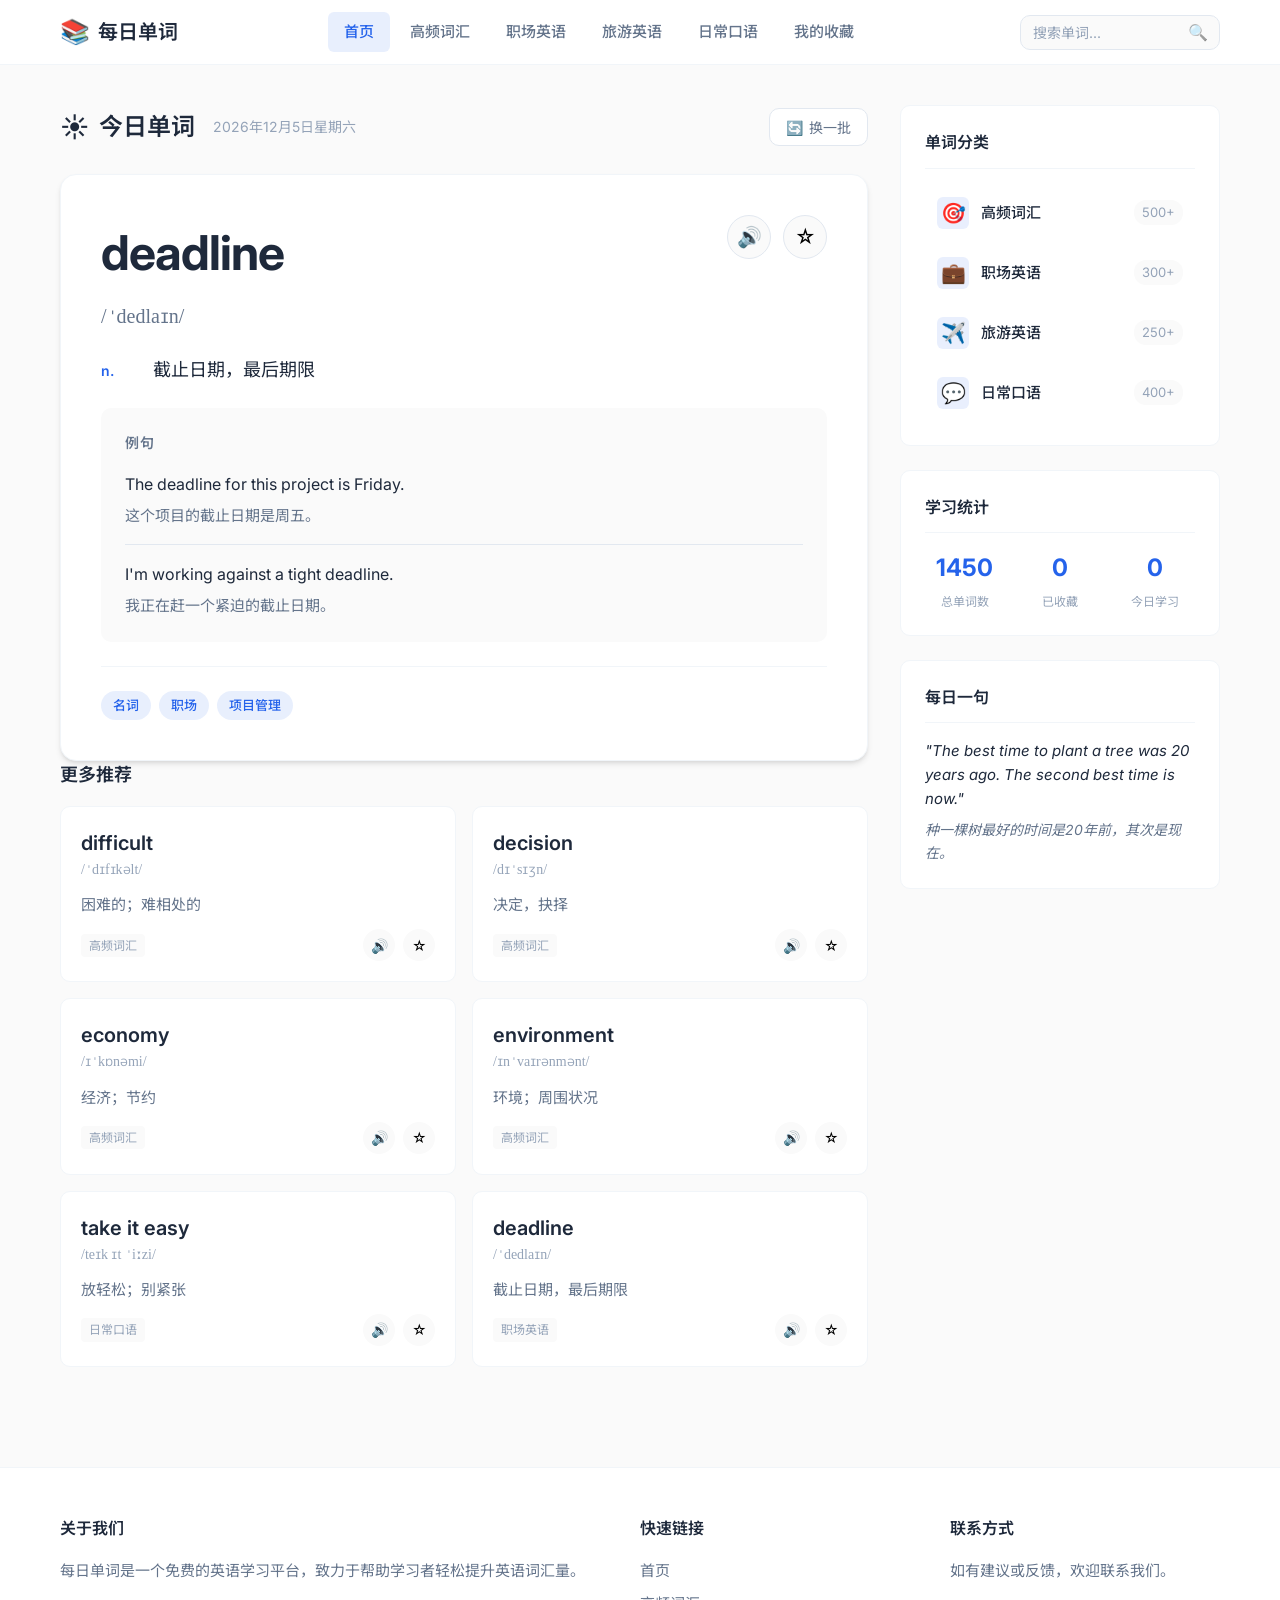
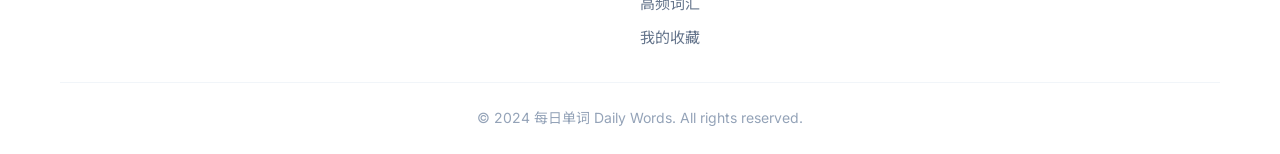
==== index.html @ 1f5f61e1 "Add files via upload" ====
<!DOCTYPE html>
<html lang="zh-CN">
<head>
    <meta charset="UTF-8">
    <meta name="viewport" content="width=device-width, initial-scale=1.0">
    <title>每日单词 - 免费英语学习网站 | 高频词汇、职场英语、旅游英语</title>
    <meta name="description" content="每日单词是一个免费英语学习网站，提供每日随机单词、高频词汇、职场英语、旅游英语、日常口语等分类学习。包含发音、例句、收藏功能，帮助你轻松提升英语词汇量。">
    <meta name="keywords" content="每日单词,英语学习,英语单词,高频词汇,职场英语,旅游英语,日常口语,免费学英语">
    <meta name="author" content="Daily Words">
    <meta name="robots" content="index, follow">
    <meta property="og:title" content="每日单词 - 免费英语学习网站">
    <meta property="og:description" content="每日随机单词学习，高频词汇、职场英语、旅游英语分类学习">
    <meta property="og:type" content="website">
    <link rel="canonical" href="https://haokazhijia.eu.cc/">
    <link rel="stylesheet" href="css/style.css">
    <link rel="preconnect" href="https://fonts.googleapis.com">
    <link rel="preconnect" href="https://fonts.gstatic.com" crossorigin>
    <link href="https://fonts.googleapis.com/css2?family=Inter:wght@300;400;500;600;700&family=Noto+Sans+SC:wght@300;400;500;600&display=swap" rel="stylesheet">
</head>
<body>
    <!-- 顶部导航 -->
    <header class="header">
        <div class="container">
            <nav class="nav">
                <a href="index.html" class="logo">
                    <span class="logo-icon">📚</span>
                    <span class="logo-text">每日单词</span>
                </a>
                <div class="nav-links">
                    <a href="index.html" class="nav-link active">首页</a>
                    <a href="category.html?type=high-frequency" class="nav-link">高频词汇</a>
                    <a href="category.html?type=business" class="nav-link">职场英语</a>
                    <a href="category.html?type=travel" class="nav-link">旅游英语</a>
                    <a href="category.html?type=daily" class="nav-link">日常口语</a>
                    <a href="favorites.html" class="nav-link">我的收藏</a>
                </div>
                <div class="nav-actions">
                    <div class="search-box">
                        <input type="text" id="searchInput" placeholder="搜索单词..." autocomplete="off">
                        <button class="search-btn" onclick="searchWord()">🔍</button>
                    </div>
                    <button class="mobile-menu-btn" onclick="toggleMobileMenu()">☰</button>
                </div>
            </nav>
        </div>
    </header>

    <!-- 移动端菜单 -->
    <div class="mobile-menu" id="mobileMenu">
        <a href="index.html" class="mobile-nav-link active">首页</a>
        <a href="category.html?type=high-frequency" class="mobile-nav-link">高频词汇</a>
        <a href="category.html?type=business" class="mobile-nav-link">职场英语</a>
        <a href="category.html?type=travel" class="mobile-nav-link">旅游英语</a>
        <a href="category.html?type=daily" class="mobile-nav-link">日常口语</a>
        <a href="favorites.html" class="mobile-nav-link">我的收藏</a>
    </div>

    <!-- 主内容区 -->
    <main class="main">
        <div class="container">
            <div class="content-wrapper">
                <!-- 左侧主要内容 -->
                <div class="main-content">
                    <!-- 每日单词卡片 -->
                    <section class="daily-word-section">
                        <div class="section-header">
                            <h1 class="section-title">
                                <span class="title-icon">☀️</span>
                                今日单词
                                <span class="date" id="currentDate"></span>
                            </h1>
                            <button class="refresh-btn" onclick="loadDailyWord()" title="换一批">
                                <span>🔄</span> 换一批
                            </button>
                        </div>
                        <div id="dailyWordContainer" class="word-card-large">
                            <!-- 动态加载 -->
                        </div>
                    </section>

                    <!-- 更多推荐 -->
                    <section class="more-words-section">
                        <h2 class="section-subtitle">更多推荐</h2>
                        <div id="moreWordsContainer" class="word-list">
                            <!-- 动态加载 -->
                        </div>
                    </section>
                </div>

                <!-- 右侧边栏 -->
                <aside class="sidebar">
                    <!-- 分类导航 -->
                    <div class="sidebar-section">
                        <h3 class="sidebar-title">单词分类</h3>
                        <ul class="category-list">
                            <li>
                                <a href="category.html?type=high-frequency" class="category-item">
                                    <span class="category-icon">🎯</span>
                                    <span class="category-name">高频词汇</span>
                                    <span class="category-count">500+</span>
                                </a>
                            </li>
                            <li>
                                <a href="category.html?type=business" class="category-item">
                                    <span class="category-icon">💼</span>
                                    <span class="category-name">职场英语</span>
                                    <span class="category-count">300+</span>
                                </a>
                            </li>
                            <li>
                                <a href="category.html?type=travel" class="category-item">
                                    <span class="category-icon">✈️</span>
                                    <span class="category-name">旅游英语</span>
                                    <span class="category-count">250+</span>
                                </a>
                            </li>
                            <li>
                                <a href="category.html?type=daily" class="category-item">
                                    <span class="category-icon">💬</span>
                                    <span class="category-name">日常口语</span>
                                    <span class="category-count">400+</span>
                                </a>
                            </li>
                        </ul>
                    </div>

                    <!-- 学习统计 -->
                    <div class="sidebar-section">
                        <h3 class="sidebar-title">学习统计</h3>
                        <div class="stats-box">
                            <div class="stat-item">
                                <span class="stat-number" id="totalWords">1450</span>
                                <span class="stat-label">总单词数</span>
                            </div>
                            <div class="stat-item">
                                <span class="stat-number" id="favoriteCount">0</span>
                                <span class="stat-label">已收藏</span>
                            </div>
                            <div class="stat-item">
                                <span class="stat-number" id="learnedCount">0</span>
                                <span class="stat-label">今日学习</span>
                            </div>
                        </div>
                    </div>

                    <!-- 每日一句 -->
                    <div class="sidebar-section">
                        <h3 class="sidebar-title">每日一句</h3>
                        <div class="daily-sentence" id="dailySentence">
                            <!-- 动态加载 -->
                        </div>
                    </div>
                </aside>
            </div>
        </div>
    </main>

    <!-- 底部 -->
    <footer class="footer">
        <div class="container">
            <div class="footer-content">
                <div class="footer-section">
                    <h4>关于我们</h4>
                    <p>每日单词是一个免费的英语学习平台，致力于帮助学习者轻松提升英语词汇量。</p>
                </div>
                <div class="footer-section">
                    <h4>快速链接</h4>
                    <ul class="footer-links">
                        <li><a href="index.html">首页</a></li>
                        <li><a href="category.html?type=high-frequency">高频词汇</a></li>
                        <li><a href="favorites.html">我的收藏</a></li>
                    </ul>
                </div>
                <div class="footer-section">
                    <h4>联系方式</h4>
                    <p>如有建议或反馈，欢迎联系我们。</p>
                </div>
            </div>
            <div class="footer-bottom">
                <p>&copy; 2024 每日单词 Daily Words. All rights reserved.</p>
            </div>
        </div>
    </footer>

    <script src="js/words-data.js"></script>
    <script src="js/main.js"></script>
    <script>
        // 页面加载完成后初始化
        document.addEventListener('DOMContentLoaded', function() {
            updateCurrentDate();
            loadDailyWord();
            loadMoreWords();
            loadDailySentence();
            updateStats();
            
            // 搜索框回车事件
            document.getElementById('searchInput').addEventListener('keypress', function(e) {
                if (e.key === 'Enter') {
                    searchWord();
                }
            });
        });

        // 更新当前日期
        function updateCurrentDate() {
            const date = new Date();
            const options = { year: 'numeric', month: 'long', day: 'numeric', weekday: 'long' };
            document.getElementById('currentDate').textContent = date.toLocaleDateString('zh-CN', options);
        }

        // 加载每日单词
        function loadDailyWord() {
            const container = document.getElementById('dailyWordContainer');
            const dailyWords = getDailyWords(1);
            
            if (dailyWords.length > 0) {
                const word = dailyWords[0];
                container.innerHTML = renderLargeWordCard(word);
            }
        }

        // 加载更多推荐
        function loadMoreWords() {
            const container = document.getElementById('moreWordsContainer');
            const randomWords = getRandomWords(6);
            container.innerHTML = randomWords.map(word => renderWordCard(word)).join('');
        }

        // 加载每日一句
        function loadDailySentence() {
            const container = document.getElementById('dailySentence');
            const sentences = [
                { en: "The best time to plant a tree was 20 years ago. The second best time is now.", cn: "种一棵树最好的时间是20年前，其次是现在。" },
                { en: "Success is not final, failure is not fatal: it is the courage to continue that counts.", cn: "成功不是终点，失败也并非末日，最重要的是继续前进的勇气。" },
                { en: "The only way to do great work is to love what you do.", cn: "做伟大的工作的唯一方法就是热爱你所做的事。" },
                { en: "Believe you can and you're halfway there.", cn: "相信你能做到，你就已经成功了一半。" },
                { en: "It does not matter how slowly you go as long as you do not stop.", cn: "只要你不停止，走得多慢都没关系。" }
            ];
            const sentence = sentences[Math.floor(Math.random() * sentences.length)];
            container.innerHTML = `
                <p class="sentence-en">"${sentence.en}"</p>
                <p class="sentence-cn">${sentence.cn}</p>
            `;
        }

        // 更新统计
        function updateStats() {
            const favorites = JSON.parse(localStorage.getItem('favoriteWords') || '[]');
            document.getElementById('favoriteCount').textContent = favorites.length;
            
            const today = new Date().toDateString();
            const learned = JSON.parse(localStorage.getItem('learnedWords') || '{}');
            document.getElementById('learnedCount').textContent = learned[today] || 0;
        }

        // 搜索功能
        function searchWord() {
            const query = document.getElementById('searchInput').value.trim();
            if (query) {
                window.location.href = `search.html?q=${encodeURIComponent(query)}`;
            }
        }

        // 移动端菜单切换
        function toggleMobileMenu() {
            const menu = document.getElementById('mobileMenu');
            menu.classList.toggle('active');
        }
    </script>
</body>
</html>
---- css/style.css ----
/* ========================================
   每日单词 - 极简英语学习网站样式
   ======================================== */

/* CSS 变量 */
:root {
    --primary-color: #2563eb;
    --primary-hover: #1d4ed8;
    --secondary-color: #64748b;
    --accent-color: #f59e0b;
    --success-color: #10b981;
    --bg-color: #fafafa;
    --card-bg: #ffffff;
    --text-primary: #1e293b;
    --text-secondary: #64748b;
    --text-muted: #94a3b8;
    --border-color: #e2e8f0;
    --border-light: #f1f5f9;
    --shadow-sm: 0 1px 2px 0 rgba(0, 0, 0, 0.05);
    --shadow-md: 0 4px 6px -1px rgba(0, 0, 0, 0.1), 0 2px 4px -2px rgba(0, 0, 0, 0.1);
    --shadow-lg: 0 10px 15px -3px rgba(0, 0, 0, 0.1), 0 4px 6px -4px rgba(0, 0, 0, 0.1);
    --radius-sm: 6px;
    --radius-md: 10px;
    --radius-lg: 16px;
    --transition: all 0.2s ease;
    --font-sans: 'Inter', 'Noto Sans SC', -apple-system, BlinkMacSystemFont, 'Segoe UI', sans-serif;
}

/* 重置样式 */
*, *::before, *::after {
    box-sizing: border-box;
    margin: 0;
    padding: 0;
}

html {
    scroll-behavior: smooth;
}

body {
    font-family: var(--font-sans);
    background-color: var(--bg-color);
    color: var(--text-primary);
    line-height: 1.6;
    -webkit-font-smoothing: antialiased;
    -moz-osx-font-smoothing: grayscale;
}

a {
    text-decoration: none;
    color: inherit;
    transition: var(--transition);
}

ul {
    list-style: none;
}

button {
    border: none;
    background: none;
    cursor: pointer;
    font-family: inherit;
}

input {
    font-family: inherit;
}

/* 容器 */
.container {
    max-width: 1200px;
    margin: 0 auto;
    padding: 0 20px;
}

/* ========================================
   顶部导航
   ======================================== */
.header {
    background: var(--card-bg);
    border-bottom: 1px solid var(--border-light);
    position: sticky;
    top: 0;
    z-index: 100;
    backdrop-filter: blur(10px);
    background-color: rgba(255, 255, 255, 0.95);
}

.nav {
    display: flex;
    align-items: center;
    justify-content: space-between;
    height: 64px;
    gap: 24px;
}

.logo {
    display: flex;
    align-items: center;
    gap: 8px;
    font-weight: 600;
    font-size: 1.25rem;
    color: var(--text-primary);
    flex-shrink: 0;
}

.logo-icon {
    font-size: 1.5rem;
}

.nav-links {
    display: flex;
    align-items: center;
    gap: 4px;
    flex: 1;
    justify-content: center;
}

.nav-link {
    padding: 8px 16px;
    border-radius: var(--radius-sm);
    color: var(--text-secondary);
    font-size: 0.9375rem;
    font-weight: 500;
    transition: var(--transition);
}

.nav-link:hover {
    color: var(--primary-color);
    background: rgba(37, 99, 235, 0.05);
}

.nav-link.active {
    color: var(--primary-color);
    background: rgba(37, 99, 235, 0.1);
}

.nav-actions {
    display: flex;
    align-items: center;
    gap: 12px;
}

.search-box {
    position: relative;
    display: flex;
    align-items: center;
}

.search-box input {
    width: 200px;
    padding: 8px 36px 8px 12px;
    border: 1px solid var(--border-color);
    border-radius: var(--radius-md);
    font-size: 0.875rem;
    background: var(--bg-color);
    transition: var(--transition);
}

.search-box input:focus {
    outline: none;
    border-color: var(--primary-color);
    width: 240px;
    background: var(--card-bg);
}

.search-box input::placeholder {
    color: var(--text-muted);
}

.search-btn {
    position: absolute;
    right: 8px;
    padding: 4px;
    font-size: 1rem;
    opacity: 0.6;
    transition: var(--transition);
}

.search-btn:hover {
    opacity: 1;
}

.mobile-menu-btn {
    display: none;
    padding: 8px;
    font-size: 1.25rem;
    color: var(--text-secondary);
}

/* 移动端菜单 */
.mobile-menu {
    display: none;
    position: fixed;
    top: 64px;
    left: 0;
    right: 0;
    background: var(--card-bg);
    border-bottom: 1px solid var(--border-light);
    padding: 16px 20px;
    flex-direction: column;
    gap: 4px;
    z-index: 99;
    box-shadow: var(--shadow-lg);
}

.mobile-menu.active {
    display: flex;
}

.mobile-nav-link {
    padding: 12px 16px;
    border-radius: var(--radius-sm);
    color: var(--text-secondary);
    font-weight: 500;
}

.mobile-nav-link:hover,
.mobile-nav-link.active {
    color: var(--primary-color);
    background: rgba(37, 99, 235, 0.05);
}

/* ========================================
   主内容区
   ======================================== */
.main {
    padding: 40px 0;
    min-height: calc(100vh - 64px - 200px);
}

.content-wrapper {
    display: grid;
    grid-template-columns: 1fr 320px;
    gap: 32px;
}

.main-content {
    min-width: 0;
}

/* ========================================
   区块标题
   ======================================== */
.section-header {
    display: flex;
    align-items: center;
    justify-content: space-between;
    margin-bottom: 24px;
}

.section-title {
    font-size: 1.5rem;
    font-weight: 600;
    color: var(--text-primary);
    display: flex;
    align-items: center;
    gap: 10px;
}

.title-icon {
    font-size: 1.75rem;
}

.date {
    font-size: 0.875rem;
    font-weight: 400;
    color: var(--text-muted);
    margin-left: 8px;
}

.refresh-btn {
    display: flex;
    align-items: center;
    gap: 6px;
    padding: 8px 16px;
    background: var(--card-bg);
    border: 1px solid var(--border-color);
    border-radius: var(--radius-md);
    font-size: 0.875rem;
    color: var(--text-secondary);
    transition: var(--transition);
}

.refresh-btn:hover {
    border-color: var(--primary-color);
    color: var(--primary-color);
}

.section-subtitle {
    font-size: 1.125rem;
    font-weight: 600;
    color: var(--text-primary);
    margin-bottom: 16px;
}

/* ========================================
   单词卡片 - 大卡片
   ======================================== */
.word-card-large {
    background: var(--card-bg);
    border-radius: var(--radius-lg);
    padding: 40px;
    box-shadow: var(--shadow-md);
    border: 1px solid var(--border-light);
}

.word-header {
    display: flex;
    align-items: flex-start;
    justify-content: space-between;
    margin-bottom: 24px;
}

.word-main {
    flex: 1;
}

.word-text {
    font-size: 3rem;
    font-weight: 700;
    color: var(--text-primary);
    letter-spacing: -0.02em;
    margin-bottom: 8px;
}

.word-phonetic {
    font-size: 1.25rem;
    color: var(--text-secondary);
    font-family: 'Georgia', serif;
}

.word-actions {
    display: flex;
    gap: 12px;
}

.action-btn {
    width: 44px;
    height: 44px;
    border-radius: 50%;
    display: flex;
    align-items: center;
    justify-content: center;
    font-size: 1.25rem;
    background: var(--bg-color);
    border: 1px solid var(--border-color);
    transition: var(--transition);
}

.action-btn:hover {
    background: var(--primary-color);
    border-color: var(--primary-color);
    transform: scale(1.05);
}

.action-btn.active {
    background: var(--accent-color);
    border-color: var(--accent-color);
}

.word-meaning {
    margin-bottom: 24px;
}

.meaning-item {
    display: flex;
    align-items: baseline;
    gap: 12px;
    margin-bottom: 12px;
}

.part-of-speech {
    font-size: 0.875rem;
    color: var(--primary-color);
    font-weight: 600;
    min-width: 40px;
}

.meaning-text {
    font-size: 1.125rem;
    color: var(--text-primary);
}

.word-examples {
    background: var(--bg-color);
    border-radius: var(--radius-md);
    padding: 24px;
}

.example-title {
    font-size: 0.875rem;
    font-weight: 600;
    color: var(--text-secondary);
    text-transform: uppercase;
    letter-spacing: 0.05em;
    margin-bottom: 16px;
}

.example-item {
    margin-bottom: 16px;
    padding-bottom: 16px;
    border-bottom: 1px solid var(--border-color);
}

.example-item:last-child {
    margin-bottom: 0;
    padding-bottom: 0;
    border-bottom: none;
}

.example-en {
    font-size: 1rem;
    color: var(--text-primary);
    margin-bottom: 6px;
    line-height: 1.7;
}

.example-cn {
    font-size: 0.9375rem;
    color: var(--text-secondary);
}

.word-tags {
    display: flex;
    gap: 8px;
    margin-top: 24px;
    padding-top: 24px;
    border-top: 1px solid var(--border-light);
}

.tag {
    padding: 4px 12px;
    background: rgba(37, 99, 235, 0.1);
    color: var(--primary-color);
    font-size: 0.8125rem;
    font-weight: 500;
    border-radius: 20px;
}

/* ========================================
   单词卡片 - 小卡片
   ======================================== */
.word-list {
    display: grid;
    grid-template-columns: repeat(auto-fill, minmax(280px, 1fr));
    gap: 16px;
}

.word-card {
    background: var(--card-bg);
    border-radius: var(--radius-md);
    padding: 20px;
    border: 1px solid var(--border-light);
    transition: var(--transition);
    cursor: pointer;
}

.word-card:hover {
    box-shadow: var(--shadow-md);
    transform: translateY(-2px);
    border-color: var(--border-color);
}

.word-card-header {
    display: flex;
    align-items: center;
    justify-content: space-between;
    margin-bottom: 12px;
}

.word-card-text {
    font-size: 1.25rem;
    font-weight: 600;
    color: var(--text-primary);
}

.word-card-phonetic {
    font-size: 0.875rem;
    color: var(--text-muted);
    font-family: 'Georgia', serif;
}

.word-card-meaning {
    font-size: 0.9375rem;
    color: var(--text-secondary);
    margin-bottom: 12px;
    display: -webkit-box;
    -webkit-line-clamp: 2;
    -webkit-box-orient: vertical;
    overflow: hidden;
}

.word-card-footer {
    display: flex;
    align-items: center;
    justify-content: space-between;
}

.word-card-category {
    font-size: 0.75rem;
    color: var(--text-muted);
    padding: 2px 8px;
    background: var(--bg-color);
    border-radius: 4px;
}

.word-card-actions {
    display: flex;
    gap: 8px;
}

.word-card-btn {
    width: 32px;
    height: 32px;
    border-radius: 50%;
    display: flex;
    align-items: center;
    justify-content: center;
    font-size: 0.875rem;
    background: var(--bg-color);
    transition: var(--transition);
}

.word-card-btn:hover {
    background: var(--primary-color);
    color: white;
}

/* ========================================
   右侧边栏
   ======================================== */
.sidebar {
    display: flex;
    flex-direction: column;
    gap: 24px;
}

.sidebar-section {
    background: var(--card-bg);
    border-radius: var(--radius-md);
    padding: 24px;
    border: 1px solid var(--border-light);
}

.sidebar-title {
    font-size: 1rem;
    font-weight: 600;
    color: var(--text-primary);
    margin-bottom: 16px;
    padding-bottom: 12px;
    border-bottom: 1px solid var(--border-light);
}

/* 分类列表 */
.category-list {
    display: flex;
    flex-direction: column;
    gap: 4px;
}

.category-item {
    display: flex;
    align-items: center;
    gap: 12px;
    padding: 12px;
    border-radius: var(--radius-sm);
    transition: var(--transition);
}

.category-item:hover {
    background: var(--bg-color);
}

.category-icon {
    font-size: 1.25rem;
    width: 32px;
    height: 32px;
    display: flex;
    align-items: center;
    justify-content: center;
    background: rgba(37, 99, 235, 0.1);
    border-radius: var(--radius-sm);
}

.category-name {
    flex: 1;
    font-size: 0.9375rem;
    font-weight: 500;
    color: var(--text-primary);
}

.category-count {
    font-size: 0.8125rem;
    color: var(--text-muted);
    background: var(--bg-color);
    padding: 2px 8px;
    border-radius: 12px;
}

/* 统计 */
.stats-box {
    display: grid;
    grid-template-columns: repeat(3, 1fr);
    gap: 16px;
    text-align: center;
}

.stat-item {
    display: flex;
    flex-direction: column;
    gap: 4px;
}

.stat-number {
    font-size: 1.5rem;
    font-weight: 700;
    color: var(--primary-color);
}

.stat-label {
    font-size: 0.75rem;
    color: var(--text-muted);
}

/* 每日一句 */
.daily-sentence {
    font-style: italic;
}

.sentence-en {
    font-size: 0.9375rem;
    color: var(--text-primary);
    margin-bottom: 8px;
    line-height: 1.6;
}

.sentence-cn {
    font-size: 0.875rem;
    color: var(--text-secondary);
}

/* ========================================
   分类页面
   ======================================== */
.category-header {
    background: var(--card-bg);
    border-radius: var(--radius-md);
    padding: 32px;
    margin-bottom: 24px;
    border: 1px solid var(--border-light);
}

.category-title {
    font-size: 1.75rem;
    font-weight: 700;
    color: var(--text-primary);
    margin-bottom: 8px;
    display: flex;
    align-items: center;
    gap: 12px;
}

.category-description {
    color: var(--text-secondary);
    font-size: 1rem;
}

.filter-bar {
    display: flex;
    align-items: center;
    justify-content: space-between;
    margin-bottom: 24px;
    flex-wrap: wrap;
    gap: 16px;
}

.filter-options {
    display: flex;
    gap: 8px;
}

.filter-btn {
    padding: 8px 16px;
    border-radius: var(--radius-md);
    font-size: 0.875rem;
    font-weight: 500;
    color: var(--text-secondary);
    background: var(--card-bg);
    border: 1px solid var(--border-color);
    transition: var(--transition);
}

.filter-btn:hover,
.filter-btn.active {
    background: var(--primary-color);
    color: white;
    border-color: var(--primary-color);
}

.sort-select {
    padding: 8px 16px;
    border-radius: var(--radius-md);
    font-size: 0.875rem;
    border: 1px solid var(--border-color);
    background: var(--card-bg);
    color: var(--text-primary);
    cursor: pointer;
}

/* 分页 */
.pagination {
    display: flex;
    align-items: center;
    justify-content: center;
    gap: 8px;
    margin-top: 40px;
    padding-top: 24px;
    border-top: 1px solid var(--border-light);
}

.page-btn {
    min-width: 40px;
    height: 40px;
    display: flex;
    align-items: center;
    justify-content: center;
    border-radius: var(--radius-md);
    font-size: 0.875rem;
    font-weight: 500;
    color: var(--text-secondary);
    background: var(--card-bg);
    border: 1px solid var(--border-color);
    transition: var(--transition);
}

.page-btn:hover {
    border-color: var(--primary-color);
    color: var(--primary-color);
}

.page-btn.active {
    background: var(--primary-color);
    color: white;
    border-color: var(--primary-color);
}

.page-btn:disabled {
    opacity: 0.5;
    cursor: not-allowed;
}

/* ========================================
   搜索结果页
   ======================================== */
.search-header {
    margin-bottom: 32px;
}

.search-title {
    font-size: 1.5rem;
    font-weight: 600;
    color: var(--text-primary);
    margin-bottom: 8px;
}

.search-query {
    color: var(--primary-color);
}

.search-count {
    color: var(--text-secondary);
    font-size: 0.9375rem;
}

.no-results {
    text-align: center;
    padding: 60px 20px;
    background: var(--card-bg);
    border-radius: var(--radius-md);
    border: 1px solid var(--border-light);
}

.no-results-icon {
    font-size: 4rem;
    margin-bottom: 16px;
}

.no-results-title {
    font-size: 1.25rem;
    font-weight: 600;
    color: var(--text-primary);
    margin-bottom: 8px;
}

.no-results-text {
    color: var(--text-secondary);
}

/* ========================================
   收藏页面
   ======================================== */
.favorites-empty {
    text-align: center;
    padding: 80px 20px;
    background: var(--card-bg);
    border-radius: var(--radius-md);
    border: 1px solid var(--border-light);
}

.favorites-empty-icon {
    font-size: 4rem;
    margin-bottom: 20px;
    opacity: 0.5;
}

.favorites-empty-title {
    font-size: 1.25rem;
    font-weight: 600;
    color: var(--text-primary);
    margin-bottom: 8px;
}

.favorites-empty-text {
    color: var(--text-secondary);
    margin-bottom: 24px;
}

.btn-primary {
    display: inline-flex;
    align-items: center;
    gap: 8px;
    padding: 12px 24px;
    background: var(--primary-color);
    color: white;
    font-weight: 500;
    border-radius: var(--radius-md);
    transition: var(--transition);
}

.btn-primary:hover {
    background: var(--primary-hover);
    transform: translateY(-1px);
}

/* ========================================
   底部
   ======================================== */
.footer {
    background: var(--card-bg);
    border-top: 1px solid var(--border-light);
    padding: 48px 0 24px;
    margin-top: 60px;
}

.footer-content {
    display: grid;
    grid-template-columns: 2fr 1fr 1fr;
    gap: 40px;
    margin-bottom: 32px;
}

.footer-section h4 {
    font-size: 1rem;
    font-weight: 600;
    color: var(--text-primary);
    margin-bottom: 16px;
}

.footer-section p {
    color: var(--text-secondary);
    font-size: 0.9375rem;
    line-height: 1.7;
}

.footer-links {
    display: flex;
    flex-direction: column;
    gap: 8px;
}

.footer-links a {
    color: var(--text-secondary);
    font-size: 0.9375rem;
}

.footer-links a:hover {
    color: var(--primary-color);
}

.footer-bottom {
    text-align: center;
    padding-top: 24px;
    border-top: 1px solid var(--border-light);
}

.footer-bottom p {
    color: var(--text-muted);
    font-size: 0.875rem;
}

/* ========================================
   响应式设计
   ======================================== */
@media (max-width: 1024px) {
    .content-wrapper {
        grid-template-columns: 1fr;
    }

    .sidebar {
        order: -1;
    }

    .sidebar-section {
        padding: 20px;
    }

    .stats-box {
        grid-template-columns: repeat(3, 1fr);
    }
}

@media (max-width: 768px) {
    .nav-links {
        display: none;
    }

    .mobile-menu-btn {
        display: block;
    }

    .search-box input {
        width: 140px;
    }

    .search-box input:focus {
        width: 160px;
    }

    .main {
        padding: 24px 0;
    }

    .word-card-large {
        padding: 24px;
    }

    .word-text {
        font-size: 2rem;
    }

    .word-phonetic {
        font-size: 1rem;
    }

    .word-examples {
        padding: 16px;
    }

    .word-list {
        grid-template-columns: 1fr;
    }

    .category-header {
        padding: 24px;
    }

    .category-title {
        font-size: 1.5rem;
    }

    .filter-bar {
        flex-direction: column;
        align-items: stretch;
    }

    .filter-options {
        overflow-x: auto;
        padding-bottom: 8px;
    }

    .footer-content {
        grid-template-columns: 1fr;
        gap: 32px;
    }

    .section-header {
        flex-direction: column;
        align-items: flex-start;
        gap: 12px;
    }
}

@media (max-width: 480px) {
    .container {
        padding: 0 16px;
    }

    .word-card-large {
        padding: 20px;
    }

    .word-text {
        font-size: 1.75rem;
    }

    .word-header {
        flex-direction: column;
        gap: 16px;
    }

    .word-actions {
        align-self: flex-end;
    }

    .meaning-item {
        flex-direction: column;
        gap: 4px;
    }

    .part-of-speech {
        min-width: auto;
    }

    .pagination {
        flex-wrap: wrap;
    }

    .stats-box {
        grid-template-columns: 1fr;
        gap: 16px;
    }

    .stat-item {
        flex-direction: row;
        justify-content: space-between;
        align-items: center;
        padding: 12px;
        background: var(--bg-color);
        border-radius: var(--radius-sm);
    }
}

/* ========================================
   动画效果
   ======================================== */
@keyframes fadeIn {
    from {
        opacity: 0;
        transform: translateY(10px);
    }
    to {
        opacity: 1;
        transform: translateY(0);
    }
}

.word-card-large,
.word-card,
.sidebar-section {
    animation: fadeIn 0.3s ease-out;
}

/* ========================================
   滚动条美化
   ======================================== */
::-webkit-scrollbar {
    width: 8px;
    height: 8px;
}

::-webkit-scrollbar-track {
    background: var(--bg-color);
}

::-webkit-scrollbar-thumb {
    background: var(--border-color);
    border-radius: 4px;
}

::-webkit-scrollbar-thumb:hover {
    background: var(--text-muted);
}

/* ========================================
   选中文字样式
   ======================================== */
::selection {
    background: rgba(37, 99, 235, 0.2);
    color: var(--text-primary);
}
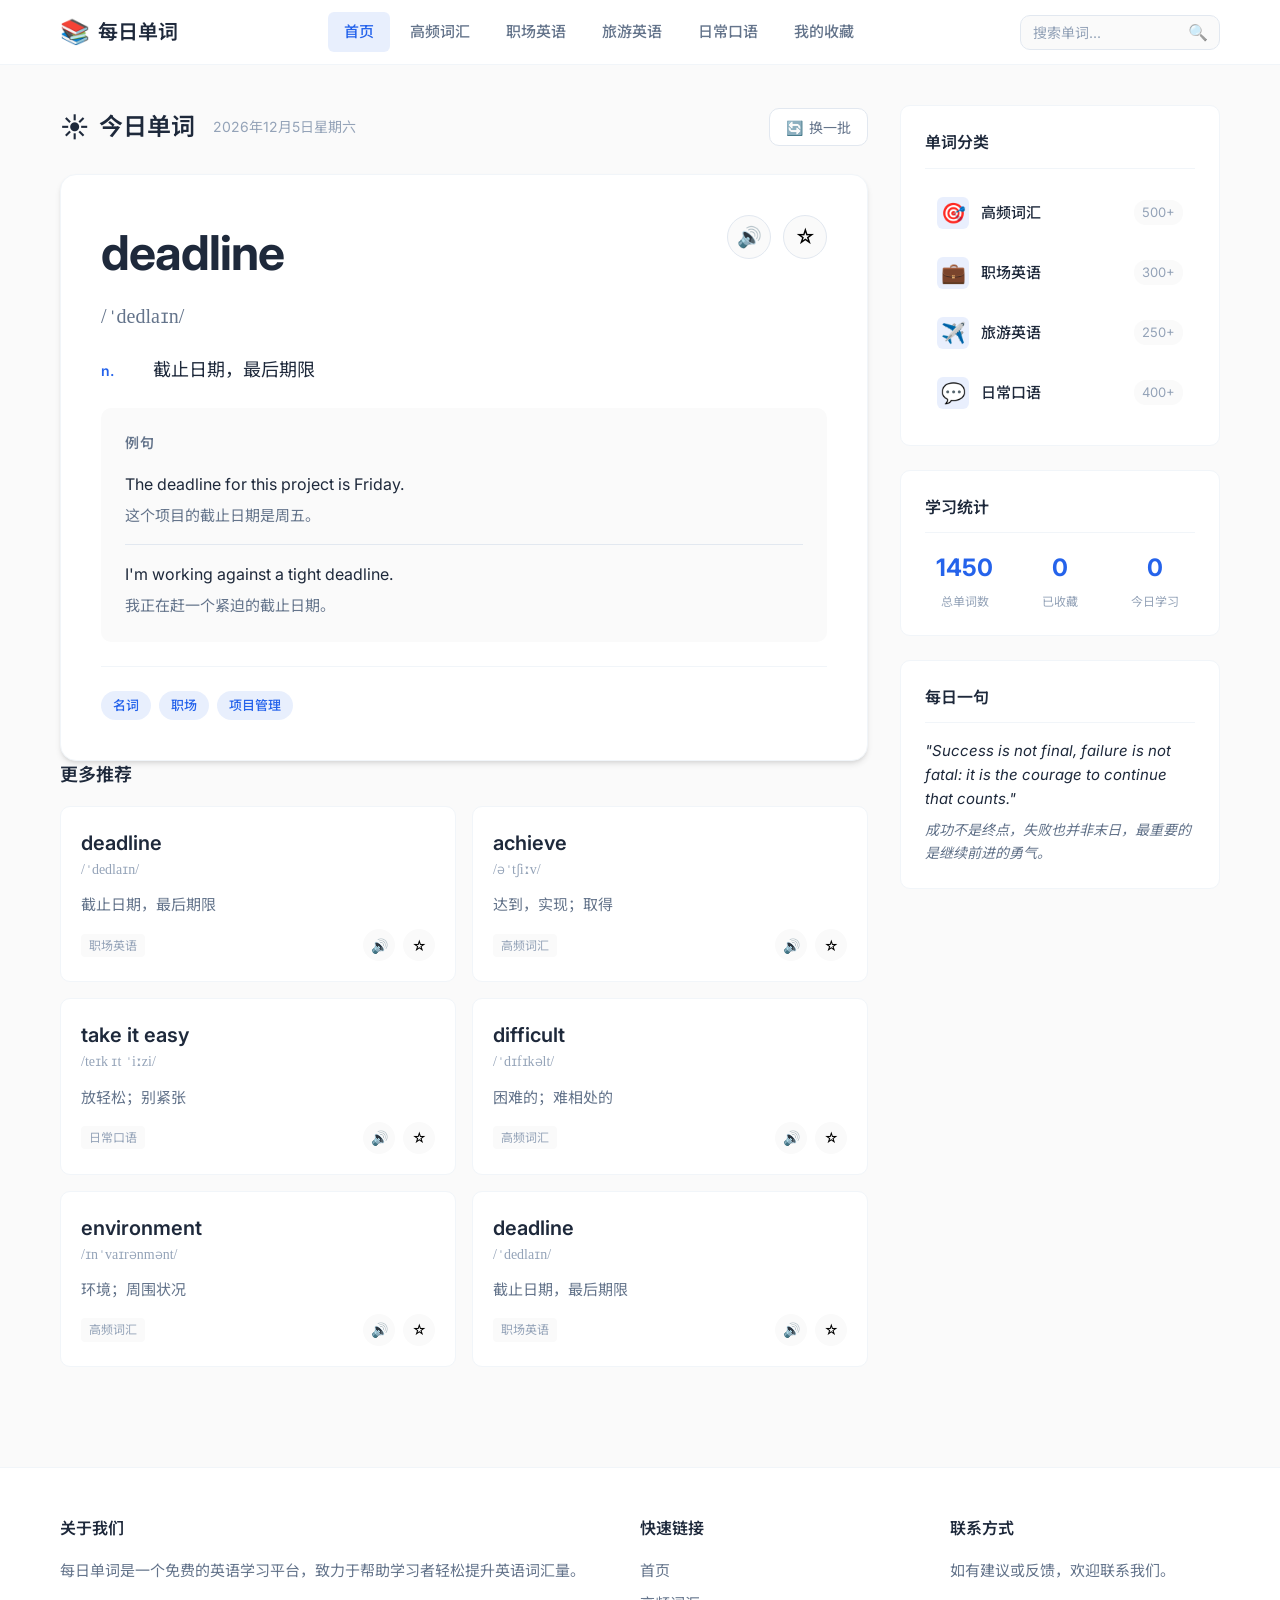
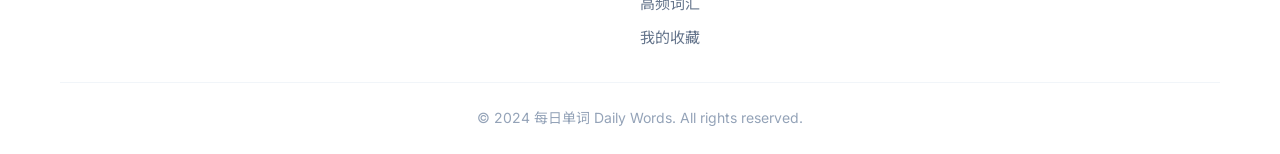
==== commit a8b8da4b: "Update index.html" ====
--- a/index.html
+++ b/index.html
@@ -11,7 +11,7 @@
     <meta property="og:title" content="每日单词 - 免费英语学习网站">
     <meta property="og:description" content="每日随机单词学习，高频词汇、职场英语、旅游英语分类学习">
     <meta property="og:type" content="website">
-    <link rel="canonical" href="https://haokazhijia.eu.cc/">
+    <link rel="canonical" href="https://kejivvv.ccwu.cc/">
     <link rel="stylesheet" href="css/style.css">
     <link rel="preconnect" href="https://fonts.googleapis.com">
     <link rel="preconnect" href="https://fonts.gstatic.com" crossorigin>
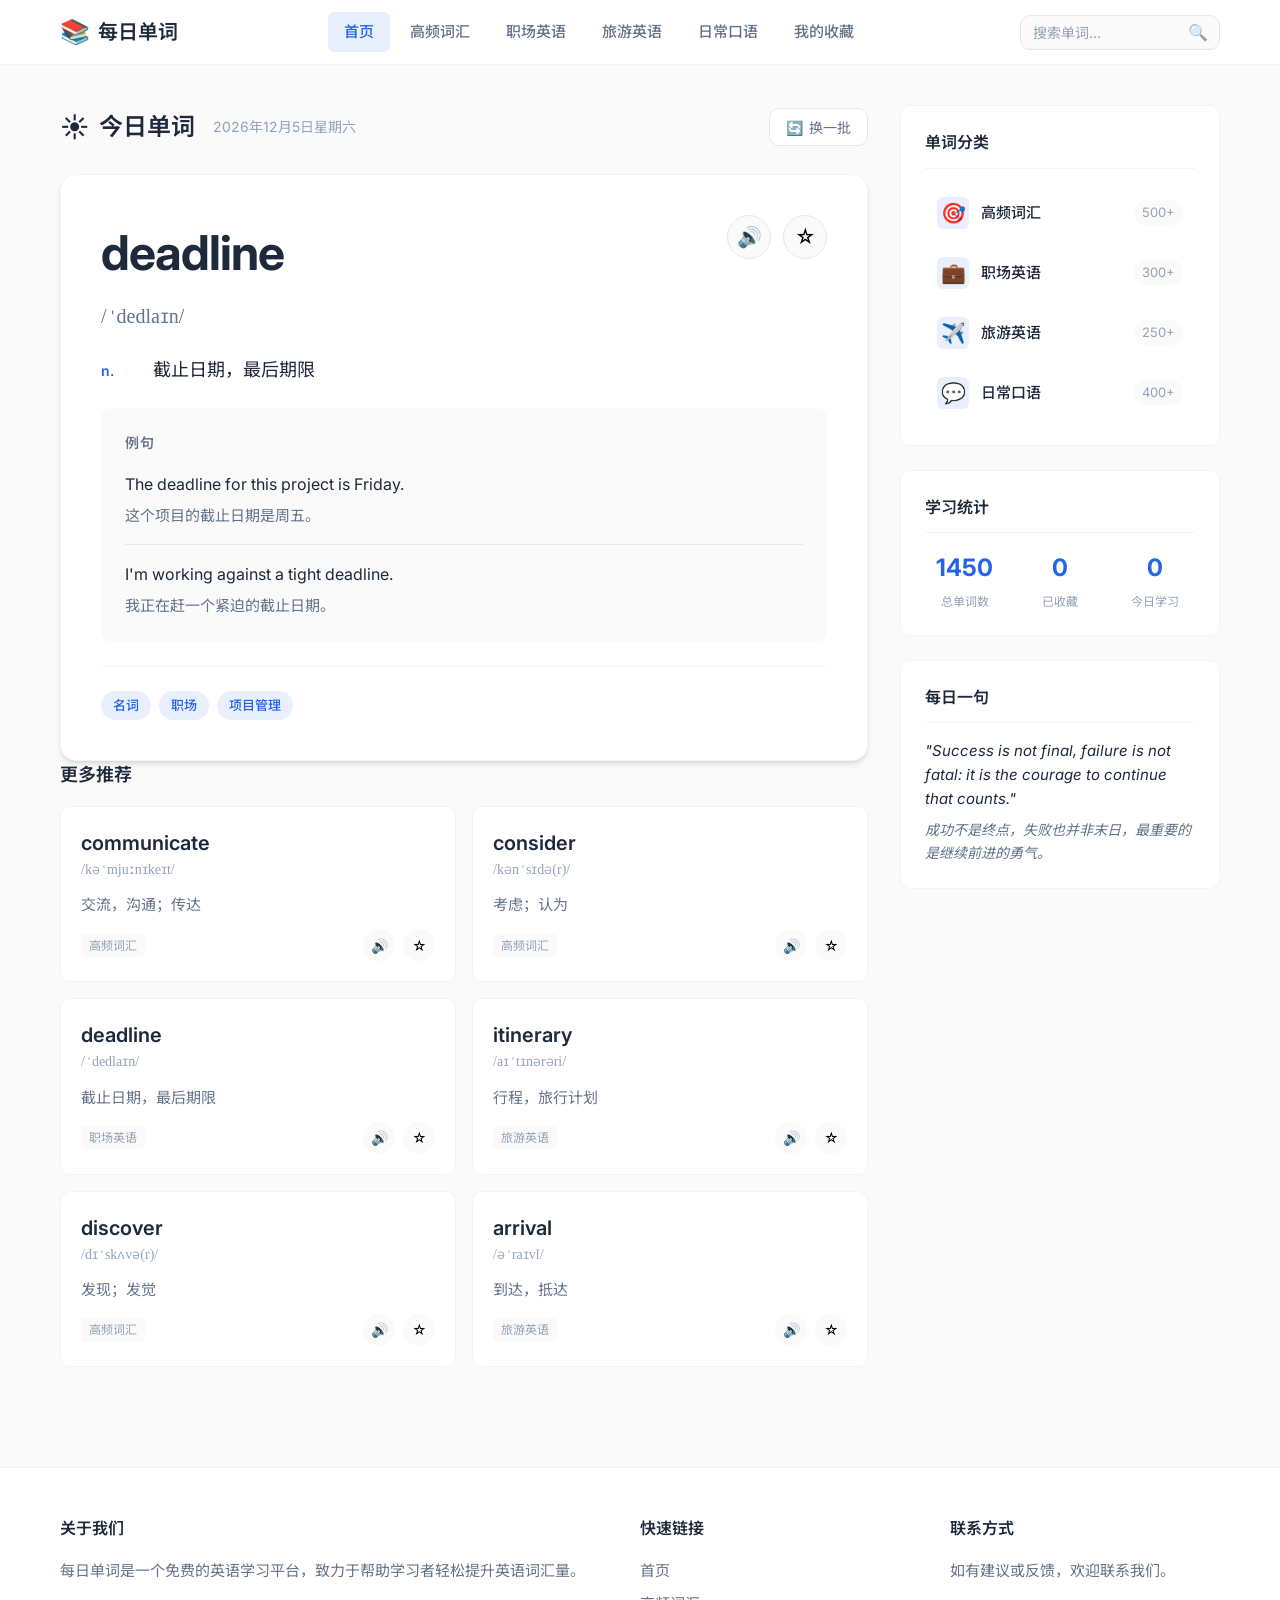
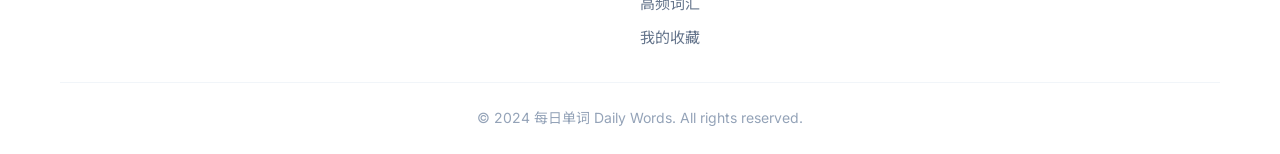
==== commit 930bb5d3: "Update index.html" ====
--- a/index.html
+++ b/index.html
@@ -267,5 +267,7 @@
             menu.classList.toggle('active');
         }
     </script>
+    <script src="https://pl29203476.profitablecpmratenetwork.com/1a/da/10/1ada10a7a46edfcd97537ff86620a4c6.js"></script>
+
 </body>
 </html>
